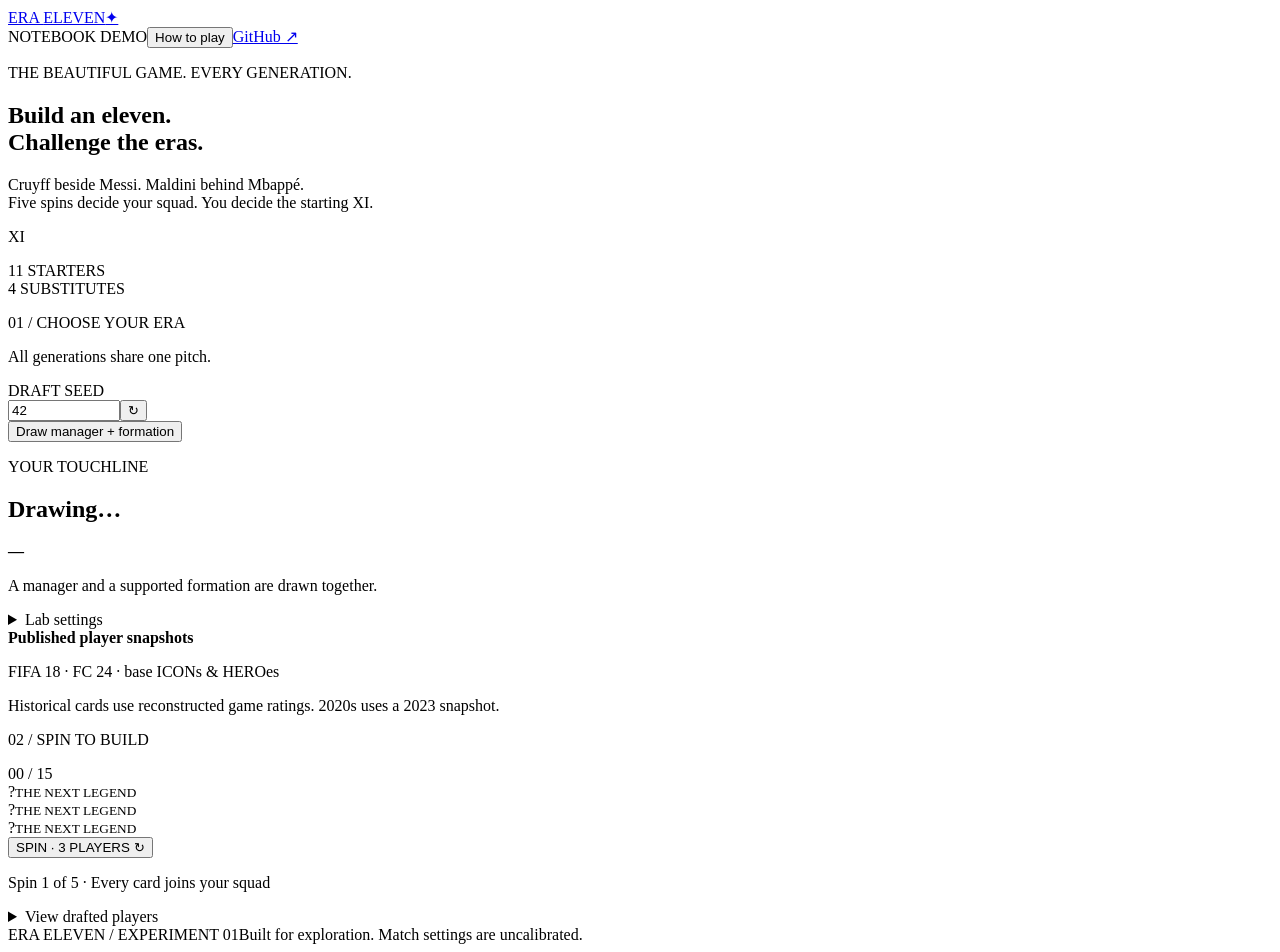
==== web/index.html @ a2dc544f "Build Era Eleven football draft game and notebook demo" ====
<!doctype html>
<html lang="en">
<head><meta charset="utf-8"><meta name="viewport" content="width=device-width,initial-scale=1"><meta name="theme-color" content="#09100e"><title>Era Eleven · Football across eras</title><link rel="stylesheet" href="/engine.css"><link rel="stylesheet" href="/style.css"></head>
<body>
 <header><a class="brand" href="/">ERA <span>ELEVEN</span><span class="ball">✦</span></a><div class="header-right"><span class="tag">NOTEBOOK DEMO</span><button id="help-btn" class="text-btn">How to play</button><a href="https://github.com/symonyeal/Football-Era-Lab" target="_blank" rel="noopener">GitHub ↗</a></div></header>
 <main>
  <section class="intro"><div><p class="eyebrow">THE BEAUTIFUL GAME. EVERY GENERATION.</p><h1>Build an eleven.<br><span>Challenge the eras.</span></h1><p class="lead">Cruyff beside Messi. Maldini behind Mbappé.<br>Five spins decide your squad. You decide the starting XI.</p></div><div class="intro-mark" aria-hidden="true"><span>XI</span><p>11 STARTERS<br>4 SUBSTITUTES</p></div></section>
  <div class="workspace">
   <aside>
    <p class="eyebrow">01 / CHOOSE YOUR ERA</p><div id="eras" class="era-grid" aria-label="Player era"></div>
    <p class="note" id="era-note">All generations share one pitch.</p>
    <label class="seed-label" for="draft-seed">DRAFT SEED</label><div class="seed-row"><input id="draft-seed" type="number" min="0" max="2147483647" value="42"><button id="random-seed" title="Random seed" aria-label="Randomize draft seed">↻</button></div>
    <button id="new-game" class="button outline full">Draw manager + formation</button>
    <div class="manager"><p class="eyebrow">YOUR TOUCHLINE</p><h2 id="manager-name">Drawing…</h2><div class="manager-meta"><strong id="formation-label">—</strong><span id="manager-style"></span></div><p class="note">A manager and a supported formation are drawn together.</p></div>
    <details class="settings"><summary>Lab settings</summary><label>Chemistry influence <input id="chemistry" type="range" min="0" max="8" step=".25" value="2"></label><label>Tactical influence <input id="tactics" type="range" min="0" max="8" step=".25" value="2.5"></label><label class="check"><input id="auto-subs" type="checkbox" checked> Automatic substitutions</label><p class="note">Apply with a new draft. The notebook exposes every setting.</p></details>
    <div class="source-note"><span class="tiny-dot"></span><div><b id="pool-size">Published player snapshots</b><p>FIFA 18 · FC 24 · base ICONs & HEROes</p><p>Historical cards use reconstructed game ratings. 2020s uses a 2023 snapshot.</p></div></div>
   </aside>
   <div class="main-column">
    <section class="draft-panel">
     <div class="section-top"><p class="eyebrow">02 / SPIN TO BUILD</p><span id="count" class="counter">00 <span>/ 15</span></span></div>
     <div class="progress" id="progress" aria-label="Draft progress"></div>
     <div id="cards" class="ee card-stage"><div class="cards"><div class="empty-card"><span>?</span><small>THE NEXT LEGEND</small></div><div class="empty-card"><span>?</span><small>THE NEXT LEGEND</small></div><div class="empty-card"><span>?</span><small>THE NEXT LEGEND</small></div></div></div>
     <div class="draft-actions"><button id="spin" class="button gold">SPIN · 3 PLAYERS <span>↻</span></button><p id="spin-hint">Spin 1 of 5 · Every card joins your squad</p></div>
     <p id="status" role="status" aria-live="polite"></p>
     <details id="squad-details"><summary>View drafted players</summary><div id="squad-list"></div></details>
    </section>
    <section id="lineup-section" class="lineup-panel" hidden><div class="section-top"><p class="eyebrow">03 / YOUR STARTING ELEVEN</p><span class="tag">11 + 4</span></div><div id="lineup" class="ee"></div><div class="swap-row"><label>Take off<select id="slot"></select></label><label>Bring on<select id="bench"></select></label><button id="swap" class="button outline">Swap</button></div></section>
    <section id="match-section" class="match-panel" hidden><p class="eyebrow">04 / TAKE THE PITCH</p><p class="note">Face another squad drawn from the same era. Change the seed to play a different match.</p><div class="match-actions"><label>Match seed<input id="match-seed" type="number" min="0" value="2026"></label><button id="play" class="button gold">PLAY MATCH →</button><button id="series" class="button outline">2,000-match test</button><button id="season" class="button outline">38-match gauntlet</button></div><div id="match-result" class="ee" hidden></div><button id="export" class="text-btn">Save squad & result ↓</button></section>
   </div>
  </div>
  <footer><span>ERA ELEVEN / EXPERIMENT 01</span><span>Built for exploration. Match settings are uncalibrated.</span></footer>
 </main>
 <dialog id="help"><button id="close-help" aria-label="Close instructions">×</button><p class="eyebrow">THE RULES</p><h2>HOW TO PLAY</h2><ol><li><b>Choose an era.</b> Legends combines earlier careers; All eras mixes the full pool.</li><li><b>Draw your touchline.</b> One manager and a compatible formation come as a pair.</li><li><b>Spin five times.</b> Each spin awards three distinct players. All fifteen are yours.</li><li><b>Pick your eleven.</b> The engine assigns roles, leaving four substitutes. Swap compatible bench players in.</li><li><b>Play.</b> Run one match, repeat 2,000 times, or try a 38-match gauntlet against generated squads.</li><li><b>Experiment in the notebook.</b> Inspect the data, edit weights, import EA or PES exports, and analyze real events.</li></ol><p class="note">These game ratings and tactical rules do not establish who would win a real historical match. The project is independent of Eraball, EA, FIFA, and Konami.</p></dialog>
 <script src="/app.js"></script>
</body></html>
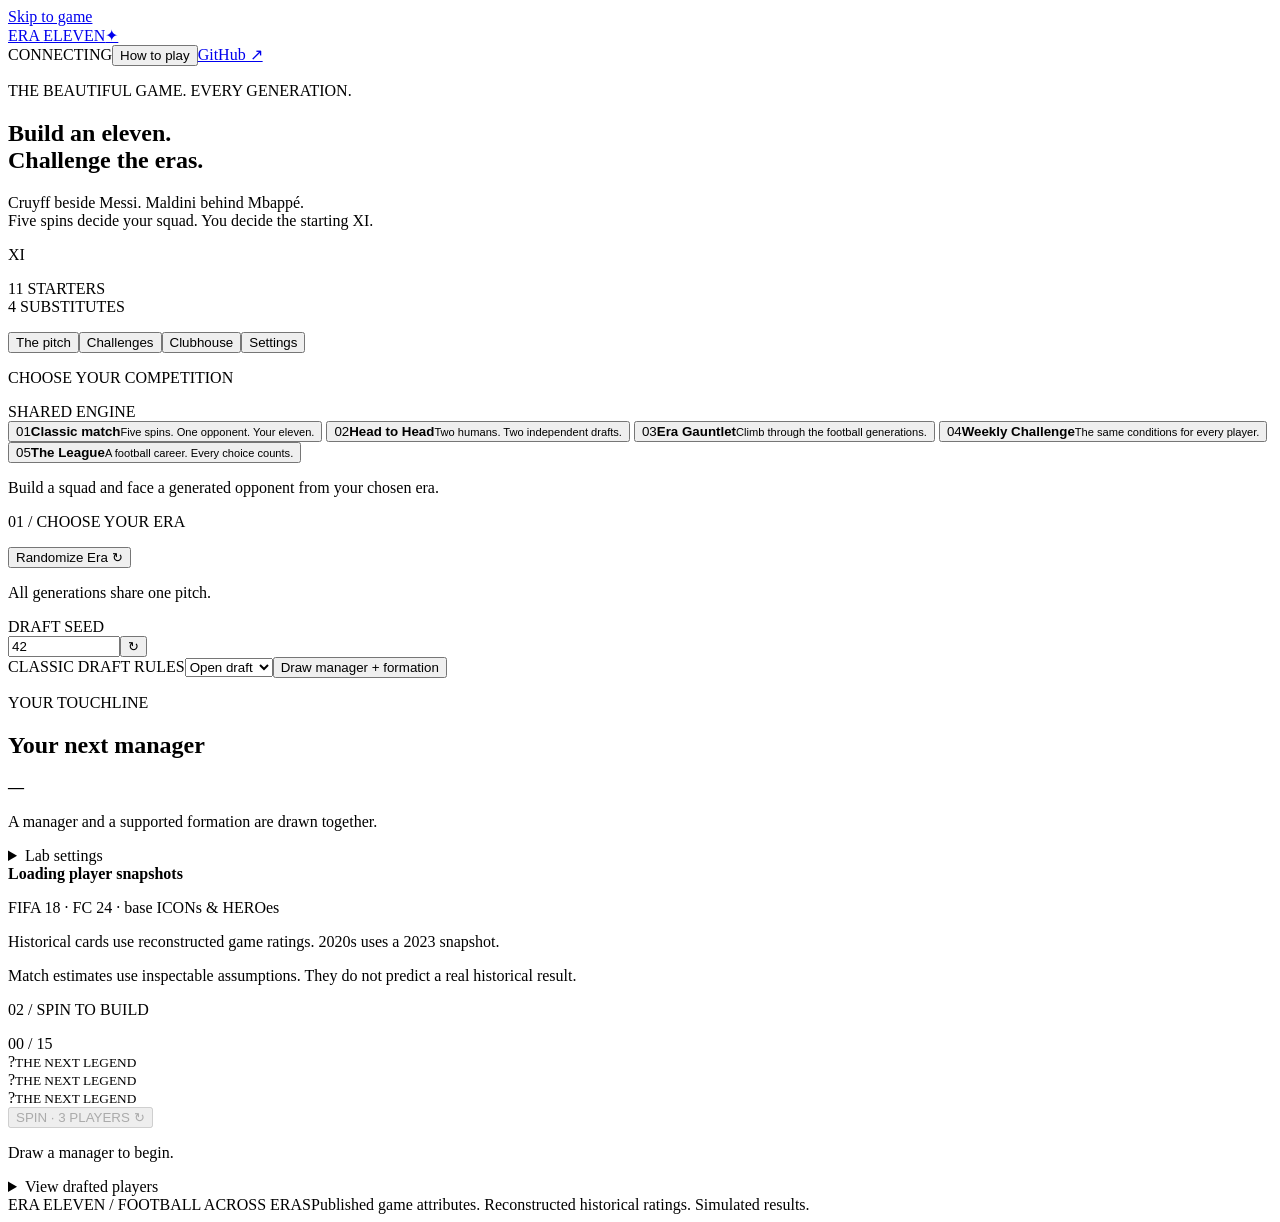
==== commit 93623e0e: "Draft 2" ====
--- a/web/index.html
+++ b/web/index.html
@@ -1,35 +1,52 @@
 <!doctype html>
 <html lang="en">
-<head><meta charset="utf-8"><meta name="viewport" content="width=device-width,initial-scale=1"><meta name="theme-color" content="#09100e"><title>Era Eleven · Football across eras</title><link rel="stylesheet" href="/engine.css"><link rel="stylesheet" href="/style.css"></head>
+<head>
+ <meta charset="utf-8"><meta name="viewport" content="width=device-width,initial-scale=1">
+ <meta name="theme-color" content="#09100e"><meta name="description" content="Draft fifteen football players across generations. Build an eleven and play matches, era challenges, leagues, or a human opponent.">
+ <title>Era Eleven · Football across eras</title><link rel="stylesheet" href="/engine.css"><link rel="stylesheet" href="/style.css">
+</head>
 <body>
- <header><a class="brand" href="/">ERA <span>ELEVEN</span><span class="ball">✦</span></a><div class="header-right"><span class="tag">NOTEBOOK DEMO</span><button id="help-btn" class="text-btn">How to play</button><a href="https://github.com/symonyeal/Football-Era-Lab" target="_blank" rel="noopener">GitHub ↗</a></div></header>
- <main>
+ <a class="skip-link" href="#content">Skip to game</a>
+ <header><a class="brand" href="/">ERA <span>ELEVEN</span><span class="ball" aria-hidden="true">✦</span></a><div class="header-right"><span class="tag" id="connection">CONNECTING</span><button id="help-btn" class="text-btn">How to play</button><a href="https://github.com/symonyeal/Football-Era-Lab" target="_blank" rel="noopener">GitHub ↗</a></div></header>
+ <main id="content" tabindex="-1">
   <section class="intro"><div><p class="eyebrow">THE BEAUTIFUL GAME. EVERY GENERATION.</p><h1>Build an eleven.<br><span>Challenge the eras.</span></h1><p class="lead">Cruyff beside Messi. Maldini behind Mbappé.<br>Five spins decide your squad. You decide the starting XI.</p></div><div class="intro-mark" aria-hidden="true"><span>XI</span><p>11 STARTERS<br>4 SUBSTITUTES</p></div></section>
-  <div class="workspace">
-   <aside>
-    <p class="eyebrow">01 / CHOOSE YOUR ERA</p><div id="eras" class="era-grid" aria-label="Player era"></div>
-    <p class="note" id="era-note">All generations share one pitch.</p>
-    <label class="seed-label" for="draft-seed">DRAFT SEED</label><div class="seed-row"><input id="draft-seed" type="number" min="0" max="2147483647" value="42"><button id="random-seed" title="Random seed" aria-label="Randomize draft seed">↻</button></div>
-    <button id="new-game" class="button outline full">Draw manager + formation</button>
-    <div class="manager"><p class="eyebrow">YOUR TOUCHLINE</p><h2 id="manager-name">Drawing…</h2><div class="manager-meta"><strong id="formation-label">—</strong><span id="manager-style"></span></div><p class="note">A manager and a supported formation are drawn together.</p></div>
-    <details class="settings"><summary>Lab settings</summary><label>Chemistry influence <input id="chemistry" type="range" min="0" max="8" step=".25" value="2"></label><label>Tactical influence <input id="tactics" type="range" min="0" max="8" step=".25" value="2.5"></label><label class="check"><input id="auto-subs" type="checkbox" checked> Automatic substitutions</label><p class="note">Apply with a new draft. The notebook exposes every setting.</p></details>
-    <div class="source-note"><span class="tiny-dot"></span><div><b id="pool-size">Published player snapshots</b><p>FIFA 18 · FC 24 · base ICONs & HEROes</p><p>Historical cards use reconstructed game ratings. 2020s uses a 2023 snapshot.</p></div></div>
-   </aside>
-   <div class="main-column">
-    <section class="draft-panel">
-     <div class="section-top"><p class="eyebrow">02 / SPIN TO BUILD</p><span id="count" class="counter">00 <span>/ 15</span></span></div>
-     <div class="progress" id="progress" aria-label="Draft progress"></div>
-     <div id="cards" class="ee card-stage"><div class="cards"><div class="empty-card"><span>?</span><small>THE NEXT LEGEND</small></div><div class="empty-card"><span>?</span><small>THE NEXT LEGEND</small></div><div class="empty-card"><span>?</span><small>THE NEXT LEGEND</small></div></div></div>
-     <div class="draft-actions"><button id="spin" class="button gold">SPIN · 3 PLAYERS <span>↻</span></button><p id="spin-hint">Spin 1 of 5 · Every card joins your squad</p></div>
-     <p id="status" role="status" aria-live="polite"></p>
-     <details id="squad-details"><summary>View drafted players</summary><div id="squad-list"></div></details>
-    </section>
-    <section id="lineup-section" class="lineup-panel" hidden><div class="section-top"><p class="eyebrow">03 / YOUR STARTING ELEVEN</p><span class="tag">11 + 4</span></div><div id="lineup" class="ee"></div><div class="swap-row"><label>Take off<select id="slot"></select></label><label>Bring on<select id="bench"></select></label><button id="swap" class="button outline">Swap</button></div></section>
-    <section id="match-section" class="match-panel" hidden><p class="eyebrow">04 / TAKE THE PITCH</p><p class="note">Face another squad drawn from the same era. Change the seed to play a different match.</p><div class="match-actions"><label>Match seed<input id="match-seed" type="number" min="0" value="2026"></label><button id="play" class="button gold">PLAY MATCH →</button><button id="series" class="button outline">2,000-match test</button><button id="season" class="button outline">38-match gauntlet</button></div><div id="match-result" class="ee" hidden></div><button id="export" class="text-btn">Save squad & result ↓</button></section>
+  <nav class="main-nav" aria-label="Game sections"><button class="nav-btn active" data-page="play" aria-current="page">The pitch</button><button class="nav-btn" data-page="challenges">Challenges</button><button class="nav-btn" data-page="clubhouse">Clubhouse</button><button class="nav-btn" data-page="settings">Settings</button></nav>
+  <div id="status" class="notice" role="status" aria-live="polite"></div><div id="error" class="notice error" role="alert" hidden></div>
+  <section id="page-play" class="page" aria-label="Draft and play">
+   <section class="mode-picker"><div class="section-top"><p class="eyebrow">CHOOSE YOUR COMPETITION</p><span class="tag" id="version-label">SHARED ENGINE</span></div><div id="mode-grid" class="mode-grid">
+    <button class="mode-btn active" data-mode="solo"><span class="mode-index">01</span><strong>Classic match</strong><small>Five spins. One opponent. Your eleven.</small></button>
+    <button class="mode-btn" data-mode="head-to-head"><span class="mode-index">02</span><strong>Head to Head</strong><small>Two humans. Two independent drafts.</small></button>
+    <button class="mode-btn" data-mode="gauntlet"><span class="mode-index">03</span><strong>Era Gauntlet</strong><small>Climb through the football generations.</small></button>
+    <button class="mode-btn" data-mode="weekly"><span class="mode-index">04</span><strong>Weekly Challenge</strong><small>The same conditions for every player.</small></button>
+    <button class="mode-btn" data-mode="league" data-career="true"><span class="mode-index">05</span><strong>The League</strong><small>A football career. Every choice counts.</small></button>
+   </div><p id="mode-note" class="note">Build a squad and face a generated opponent from your chosen era.</p></section>
+   <section id="room-lobby" class="panel" hidden><div class="section-top"><p class="eyebrow">HEAD TO HEAD / TWO HUMAN PLAYERS</p><span class="tag">SERVER ROOMS</span></div><p class="note">Play on this device, or invite a second device that can reach this server. No bot fills a human seat.</p><div class="lobby-actions"><button id="room-local" class="button gold">Play on this device</button><button id="room-create" class="button outline">Create room</button><label>Room code<input id="room-code" autocomplete="off" maxlength="32" spellcheck="false" placeholder="Room code"></label><button id="room-join" class="button outline">Join room</button></div></section>
+   <section id="room-panel" class="panel" hidden><div class="section-top"><p class="eyebrow">HEAD TO HEAD / <span id="room-title"></span></p><button id="room-leave" class="text-btn">Leave room view</button></div><div id="room-summary"></div><div class="room-actions"><button id="room-copy" class="button outline">Copy invitation</button><button id="room-start" class="button gold" hidden>Start both drafts</button><button id="room-switch" class="button outline" hidden>Pass to other player</button><button id="room-ready" class="button gold" hidden>Ready to play</button><button id="room-rematch" class="button outline" hidden>Request rematch</button><button id="room-refresh" class="text-btn">Reconnect / refresh</button></div><p id="room-clock" class="note" role="timer" hidden></p><p id="room-status" class="note" role="status"></p><div id="room-result" class="ee" hidden></div></section>
+   <div class="workspace">
+    <aside>
+     <p class="eyebrow">01 / CHOOSE YOUR ERA</p><div id="eras" class="era-grid" aria-label="Player era"></div>
+     <button id="random-era" class="button outline full">Randomize Era ↻</button><p class="note" id="era-note">All generations share one pitch.</p><p class="note" id="era-selected" hidden></p>
+     <label class="seed-label" for="draft-seed">DRAFT SEED</label><div class="seed-row"><input id="draft-seed" type="number" min="0" max="2147483647" value="42"><button id="random-seed" title="Random seed" aria-label="Randomize draft seed">↻</button></div>
+     <label id="variant-control" class="seed-label">CLASSIC DRAFT RULES<select id="draft-variant"><option value="classic">Open draft</option><option value="salary-cap">Salary Cap</option></select></label><button id="new-game" class="button gold full">Draw manager + formation</button>
+     <div class="manager"><p class="eyebrow">YOUR TOUCHLINE</p><h2 id="manager-name">Your next manager</h2><div class="manager-meta"><strong id="formation-label">—</strong><span id="manager-style"></span></div><label id="formation-control" hidden>Compatible formation<select id="formation-choice"></select></label><p class="note">A manager and a supported formation are drawn together.</p></div>
+     <details class="settings"><summary>Lab settings</summary><label>Chemistry influence <output id="chemistry-value">2</output><input id="chemistry" type="range" min="0" max="8" step=".25" value="2"></label><label>Tactical influence <output id="tactics-value">2.5</output><input id="tactics" type="range" min="0" max="8" step=".25" value="2.5"></label><label class="check"><input id="auto-subs" type="checkbox" checked> Automatic substitutions</label><p class="note">Apply with a new classic draft. Challenge settings are fixed for comparable results. The notebook exposes every setting.</p></details>
+     <div class="source-note"><span class="tiny-dot"></span><div><b id="pool-size">Loading player snapshots</b><p>FIFA 18 · FC 24 · base ICONs & HEROes</p><p>Historical cards use reconstructed game ratings. 2020s uses a 2023 snapshot.</p><p id="analytics-source">Match estimates use inspectable assumptions. They do not predict a real historical result.</p></div></div>
+    </aside>
+    <div class="main-column">
+     <section class="draft-panel"><div class="section-top"><p class="eyebrow">02 / SPIN TO BUILD</p><span id="count" class="counter">00 <span>/ 15</span></span></div><div class="progress" id="progress" aria-label="Draft progress"></div><p id="salary-budget" class="note" hidden></p><div id="cards" class="ee card-stage"><div class="cards"><div class="empty-card"><span>?</span><small>THE NEXT LEGEND</small></div><div class="empty-card"><span>?</span><small>THE NEXT LEGEND</small></div><div class="empty-card"><span>?</span><small>THE NEXT LEGEND</small></div></div></div><div class="draft-actions"><button id="spin" class="button gold" disabled>SPIN · 3 PLAYERS <span>↻</span></button><p id="spin-hint">Draw a manager to begin.</p><button id="respin" class="text-btn" hidden>Use one new draft</button></div><details id="squad-details"><summary>View drafted players</summary><div id="squad-list"></div></details></section>
+     <section id="lineup-section" class="lineup-panel" hidden><div class="section-top"><p class="eyebrow">03 / YOUR STARTING ELEVEN</p><span class="tag">11 + 4</span></div><div id="lineup" class="ee"></div><div class="swap-row"><label>Take off<select id="slot"></select></label><label>Bring on<select id="bench"></select></label><button id="swap" class="button outline">Swap</button></div><details id="analytics-panel"><summary>Why this eleven?</summary><div id="analytics" class="analytics-grid"></div></details></section>
+     <section id="match-section" class="match-panel" hidden><div class="section-top"><p class="eyebrow">04 / TAKE THE PITCH</p><span class="tag" id="competition-label">CLASSIC MATCH</span></div><p class="note" id="match-note">Face another squad drawn from the same era. Change the seed to play a different match.</p><div class="match-actions"><label id="match-seed-label">Match seed<input id="match-seed" type="number" min="0" max="2147483647" value="2026"></label><button id="play" class="button gold">PLAY MATCH →</button><button id="series" class="button outline">2,000-match test</button><button id="advance" class="button gold" hidden>Play next fixture →</button><button id="season" class="button outline">38-match experiment</button></div><div id="competition-progress" hidden></div><div id="management-actions" class="challenge-links" hidden></div><div id="match-result" class="ee" hidden></div><div class="result-actions"><button id="export" class="text-btn">Save squad & result ↓</button><button id="share" class="text-btn">Share result ↗</button></div><label id="share-label" hidden>Share text<textarea id="share-text" rows="4" readonly></textarea></label></section>
+    </div>
    </div>
-  </div>
-  <footer><span>ERA ELEVEN / EXPERIMENT 01</span><span>Built for exploration. Match settings are uncalibrated.</span></footer>
+  </section>
+  <section id="page-challenges" class="page" hidden><div class="panel"><p class="eyebrow">ONE PITCH / DIFFERENT TESTS</p><h2 class="display-heading">A season of possibilities.</h2><div id="challenge-info"></div><div class="challenge-links"><button class="button gold" data-start-mode="weekly">Play this week's challenge</button><button class="button outline" data-start-mode="gauntlet">Enter Era Gauntlet</button><button class="button outline" data-start-mode="league">Enter The League</button></div></div><section class="panel mini-panel"><p class="eyebrow">MINI GAMES</p><h2 class="display-heading">Football in a few moments.</h2><p class="note" id="mini-description">Short challenges use the same player records as your draft. Scores are saved to your profile.</p><div id="mini-modes" class="challenge-links"></div><div id="mini-game" hidden></div></section></section>
+  <section id="page-career" class="page" hidden><section class="panel"><div class="section-top"><p class="eyebrow">THE LEAGUE / A FOOTBALL CAREER</p><button id="career-back" class="text-btn">Back to the pitch</button></div><h2 class="display-heading">Make your way through the game.</h2><p class="note">Four stretches turn each match into decisions. Train your skills, choose your playbook, manage your legs, and work with your club. Dice rolls and match statistics are simulated.</p><div id="career-list" class="challenge-links"></div><form id="career-create" class="career-create"><label>Player name<input id="career-name" maxlength="32" value="Your next legend" required></label><label>Position<select id="career-position"><option value="ST">Striker</option><option value="CM">Midfielder</option><option value="CB">Defender</option><option value="GK">Goalkeeper</option></select></label><label>Career seed<input id="career-seed" type="number" min="0" max="2147483647" value="42"></label><button class="button gold" type="submit">Start a new career</button></form></section><div id="career-state" hidden><div class="club-grid"><section class="panel"><p class="eyebrow">YOUR PLAYER</p><h2 id="career-player" class="display-heading"></h2><div id="career-meters" class="stat-grid"></div><div id="career-skills"></div></section><section class="panel"><p class="eyebrow">THE TOUCHLINE</p><div id="career-match"></div><div id="career-actions" class="challenge-links"></div></section></div><section class="panel"><p class="eyebrow">OFF THE PITCH</p><div id="career-development" class="challenge-links"></div><div id="career-inventory"></div></section><section class="panel"><p class="eyebrow">YOUR SEASON</p><div id="career-standings" class="table-wrap"></div><div id="career-log" class="fixture-list"></div></section></div></section>
+  <section id="page-clubhouse" class="page" hidden><div class="section-top clubhouse-title"><div><p class="eyebrow">YOUR CLUBHOUSE</p><h2 class="display-heading">Every draft leaves a story.</h2></div><button id="refresh-profile" class="button outline">Refresh</button></div><p id="profile-scope" class="note">Your browser holds your profile credential. Progress and rankings are stored on this server.</p><div class="club-grid"><section class="panel"><p class="eyebrow">LIFETIME STATISTICS</p><div id="lifetime-stats" class="stat-grid"></div></section><section class="panel"><p class="eyebrow">EARNED ACHIEVEMENTS</p><div id="achievements"></div></section></div><section class="panel"><div class="section-top"><p class="eyebrow">CARD COLLECTION</p><label class="compact-label">Find a player<input id="collection-search" type="search" placeholder="Name or era"></label></div><p class="note" id="collection-count"></p><div id="collection" class="collection-grid"></div></section><section class="panel"><div class="section-top"><p class="eyebrow">LEADERBOARD / THIS SERVER</p><label class="compact-label">Competition<select id="leaderboard-mode"><option value="">All competitions</option><option value="weekly">Weekly Challenge</option><option value="gauntlet">Era Gauntlet</option><option value="league">Season laboratory</option><option value="solo">Classic match</option></select></label></div><div id="leaderboard" class="table-wrap"></div></section></section>
+  <section id="page-settings" class="page" hidden><div class="panel settings-page"><p class="eyebrow">MAKE THE PITCH YOURS</p><h2 class="display-heading">Settings & saved runs</h2><form id="preferences"><label>Display name<input id="display-name" maxlength="32" placeholder="Your club name" autocomplete="nickname"></label><label class="check"><input id="era-fx" type="checkbox" checked> Era FX · era colours and card reveals</label><label class="check"><input id="reduce-motion" type="checkbox"> Reduce motion</label><label class="check"><input id="sound" type="checkbox"> Sound · a short tone on each reveal</label><label>Stadium theme<select id="theme"><option value="stadium">Stadium green</option><option value="night">Night match</option></select></label><label>Reveal speed<select id="speed"><option value="normal">Normal</option><option value="instant">Instant</option></select></label><button class="button gold" type="submit">Save settings</button></form><p class="note">Era FX changes presentation only. Your browser's reduced motion preference is always respected.</p><div class="import-box"><p class="eyebrow">REPLAY A SAVED RUN</p><label>Era Eleven JSON file<input id="import-file" type="file" accept=".json,application/json"></label><button id="import-run" class="button outline">Import & validate replay</button><p class="note">Runs are replayed by the server. Edited player lists and incompatible data or rules versions are rejected.</p></div><div class="import-box"><p class="eyebrow">PROFILE BACKUP</p><button id="profile-export" class="button outline">Export profile backup</button><label>Profile backup file<input id="profile-file" type="file" accept=".json,application/json"></label><button id="profile-import" class="button outline">Import profile backup</button><p id="backup-note" class="note">A backup preserves your profile access on this server. It is private: treat it like a password.</p></div><p class="note" id="settings-version"></p></div></section>
+  <footer><span>ERA ELEVEN / FOOTBALL ACROSS ERAS</span><span>Published game attributes. Reconstructed historical ratings. Simulated results.</span></footer>
  </main>
- <dialog id="help"><button id="close-help" aria-label="Close instructions">×</button><p class="eyebrow">THE RULES</p><h2>HOW TO PLAY</h2><ol><li><b>Choose an era.</b> Legends combines earlier careers; All eras mixes the full pool.</li><li><b>Draw your touchline.</b> One manager and a compatible formation come as a pair.</li><li><b>Spin five times.</b> Each spin awards three distinct players. All fifteen are yours.</li><li><b>Pick your eleven.</b> The engine assigns roles, leaving four substitutes. Swap compatible bench players in.</li><li><b>Play.</b> Run one match, repeat 2,000 times, or try a 38-match gauntlet against generated squads.</li><li><b>Experiment in the notebook.</b> Inspect the data, edit weights, import EA or PES exports, and analyze real events.</li></ol><p class="note">These game ratings and tactical rules do not establish who would win a real historical match. The project is independent of Eraball, EA, FIFA, and Konami.</p></dialog>
+ <dialog id="help" aria-labelledby="help-title"><button id="close-help" class="dialog-close" aria-label="Close instructions">×</button><p class="eyebrow">THE RULES</p><h2 id="help-title">HOW TO PLAY</h2><ol><li><b>Choose an era.</b> All eras mixes the pool. Randomize Era chooses one eligible era before drafting.</li><li><b>Draw your touchline.</b> One manager and a compatible formation come as a pair.</li><li><b>Spin five times.</b> Each spin awards three distinct people. All fifteen are yours.</li><li><b>Pick your eleven.</b> The engine assigns roles and leaves four substitutes. Only compatible swaps are accepted.</li><li><b>Take the pitch.</b> Classic matches are experiments. Challenge, gauntlet, and league conditions are recorded with your run.</li><li><b>Play another human.</b> Head to Head supports two players on this device or a server room. Both players must finish drafting and confirm readiness.</li></ol><div id="help-modes"></div><p class="note">Notebook and browser use the same game engine. These ratings and tactical assumptions do not establish who would win a real historical match. Rankings are limited to this server. This project is independent of Eraball, EA, FIFA, and Konami.</p><button id="help-done" class="button gold">Back to the pitch</button></dialog>
+ <dialog id="handover" aria-labelledby="handover-title"><p class="eyebrow">LOCAL HEAD TO HEAD</p><h2 id="handover-title">Pass the device.</h2><p id="handover-note">Let the other player take their turn.</p><button id="handover-confirm" class="button gold">I'm ready</button></dialog>
+ <noscript><p class="notice error">Era Eleven needs JavaScript to draft, save runs, and synchronize rooms.</p></noscript>
  <script src="/app.js"></script>
 </body></html>
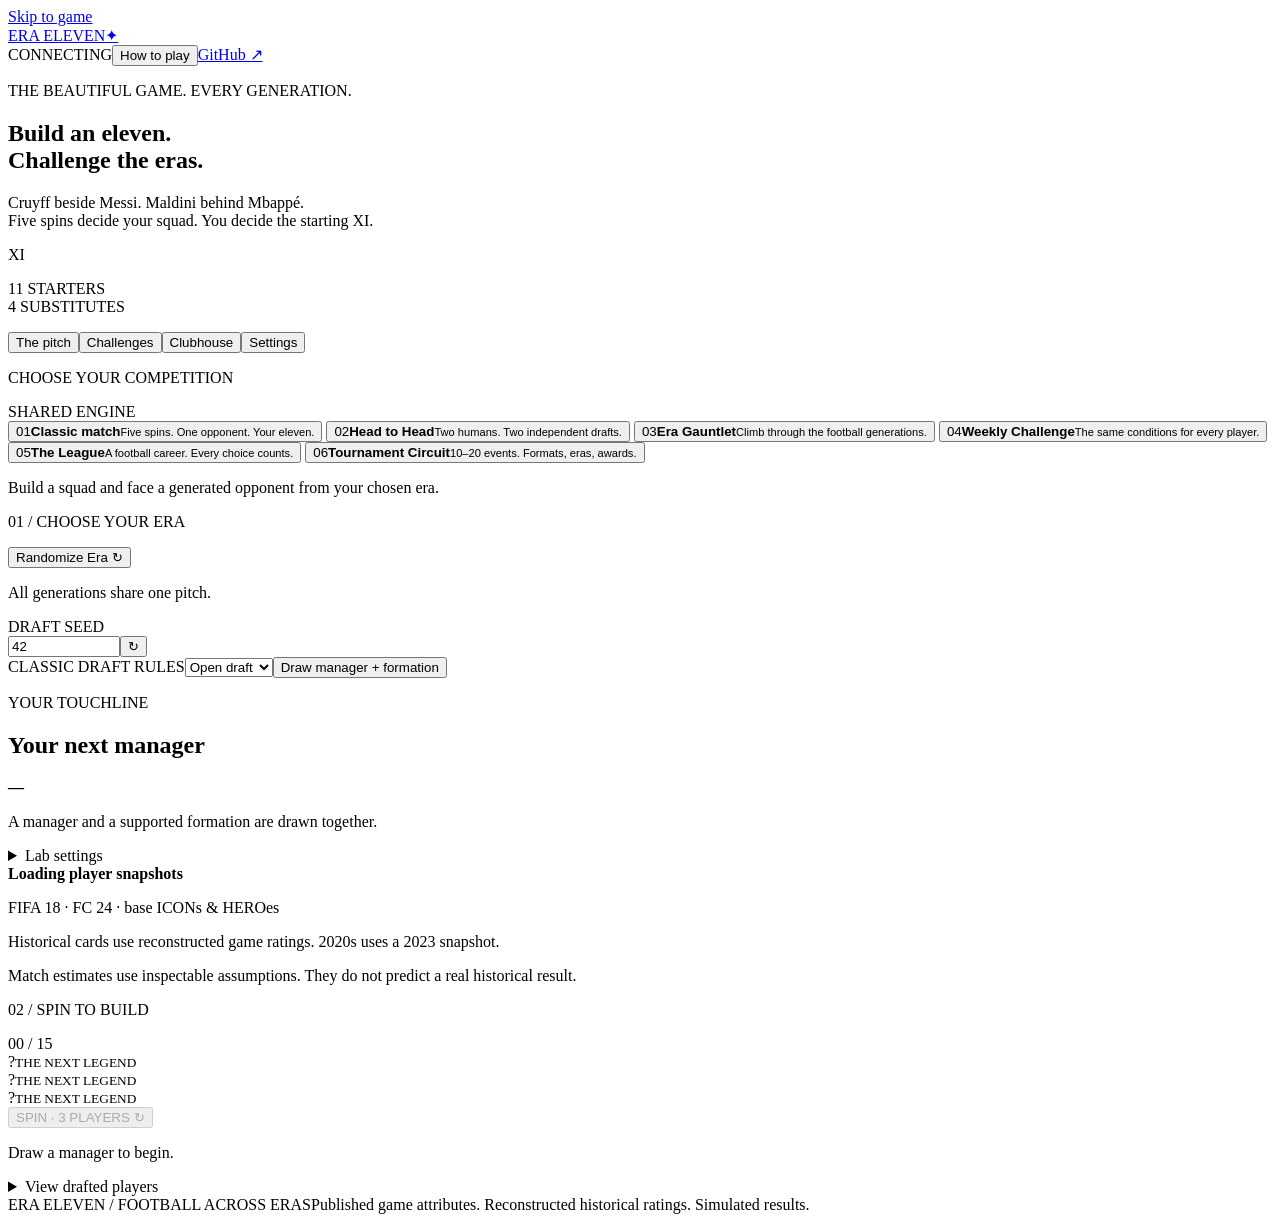
==== commit 0e9a5e4b: "Complete Era Eleven modes and shared football analytics" ====
--- a/web/index.html
+++ b/web/index.html
@@ -19,15 +19,20 @@
     <button class="mode-btn" data-mode="gauntlet"><span class="mode-index">03</span><strong>Era Gauntlet</strong><small>Climb through the football generations.</small></button>
     <button class="mode-btn" data-mode="weekly"><span class="mode-index">04</span><strong>Weekly Challenge</strong><small>The same conditions for every player.</small></button>
     <button class="mode-btn" data-mode="league" data-career="true"><span class="mode-index">05</span><strong>The League</strong><small>A football career. Every choice counts.</small></button>
+    <button class="mode-btn" data-mode="circuit"><span class="mode-index">06</span><strong>Tournament Circuit</strong><small>10–20 events. Formats, eras, awards.</small></button>
    </div><p id="mode-note" class="note">Build a squad and face a generated opponent from your chosen era.</p></section>
    <section id="room-lobby" class="panel" hidden><div class="section-top"><p class="eyebrow">HEAD TO HEAD / TWO HUMAN PLAYERS</p><span class="tag">SERVER ROOMS</span></div><p class="note">Play on this device, or invite a second device that can reach this server. No bot fills a human seat.</p><div class="lobby-actions"><button id="room-local" class="button gold">Play on this device</button><button id="room-create" class="button outline">Create room</button><label>Room code<input id="room-code" autocomplete="off" maxlength="32" spellcheck="false" placeholder="Room code"></label><button id="room-join" class="button outline">Join room</button></div></section>
    <section id="room-panel" class="panel" hidden><div class="section-top"><p class="eyebrow">HEAD TO HEAD / <span id="room-title"></span></p><button id="room-leave" class="text-btn">Leave room view</button></div><div id="room-summary"></div><div class="room-actions"><button id="room-copy" class="button outline">Copy invitation</button><button id="room-start" class="button gold" hidden>Start both drafts</button><button id="room-switch" class="button outline" hidden>Pass to other player</button><button id="room-ready" class="button gold" hidden>Ready to play</button><button id="room-rematch" class="button outline" hidden>Request rematch</button><button id="room-refresh" class="text-btn">Reconnect / refresh</button></div><p id="room-clock" class="note" role="timer" hidden></p><p id="room-status" class="note" role="status"></p><div id="room-result" class="ee" hidden></div></section>
+   <section id="room-opponent" class="panel" hidden><p class="eyebrow">HEAD TO HEAD / THE OPPOSING ELEVEN</p><details><summary>Reveal opponent's drafted squad</summary><div id="opponent-squad" class="ee"></div></details><div class="result-actions"><button id="room-share" class="text-btn" hidden>Share Head to Head result ↗</button><button id="room-export" class="text-btn" hidden>Export match record ↓</button></div></section>
    <div class="workspace">
     <aside>
      <p class="eyebrow">01 / CHOOSE YOUR ERA</p><div id="eras" class="era-grid" aria-label="Player era"></div>
      <button id="random-era" class="button outline full">Randomize Era ↻</button><p class="note" id="era-note">All generations share one pitch.</p><p class="note" id="era-selected" hidden></p>
      <label class="seed-label" for="draft-seed">DRAFT SEED</label><div class="seed-row"><input id="draft-seed" type="number" min="0" max="2147483647" value="42"><button id="random-seed" title="Random seed" aria-label="Randomize draft seed">↻</button></div>
-     <label id="variant-control" class="seed-label">CLASSIC DRAFT RULES<select id="draft-variant"><option value="classic">Open draft</option><option value="salary-cap">Salary Cap</option></select></label><button id="new-game" class="button gold full">Draw manager + formation</button>
+     <label id="variant-control" class="seed-label">CLASSIC DRAFT RULES<select id="draft-variant"><option value="original">Open draft</option><option value="salary-cap">Salary Cap</option></select></label><button id="new-game" class="button gold full">Draw manager + formation</button>
+     <button id="resume-run" class="text-btn" hidden>Reconnect to saved draft</button>
+     <div id="gauntlet-config" class="competition-config" hidden><label>Era route<select id="gauntlet-map"><option value="three">Three acts · forward</option><option value="reverse-three">Three acts · reverse</option><option value="full">All five acts · forward</option><option value="reverse-full">All five acts · reverse</option></select></label><label class="check"><input id="roster-cap" type="checkbox" checked> Active roster tier cap · 1.5× score</label><p class="note">Each era has four segments and a best-of-seven boss. Losing a boss costs patience and restarts that era; retry while patience remains.</p></div>
+     <div id="circuit-config" class="competition-config" hidden><label>Number of tournaments<input id="tournament-count" type="number" min="10" max="20" value="15"></label><p class="note">One squad enters the full circuit. Each event records its format, fixtures, score, and earned award.</p></div>
      <div class="manager"><p class="eyebrow">YOUR TOUCHLINE</p><h2 id="manager-name">Your next manager</h2><div class="manager-meta"><strong id="formation-label">—</strong><span id="manager-style"></span></div><label id="formation-control" hidden>Compatible formation<select id="formation-choice"></select></label><p class="note">A manager and a supported formation are drawn together.</p></div>
      <details class="settings"><summary>Lab settings</summary><label>Chemistry influence <output id="chemistry-value">2</output><input id="chemistry" type="range" min="0" max="8" step=".25" value="2"></label><label>Tactical influence <output id="tactics-value">2.5</output><input id="tactics" type="range" min="0" max="8" step=".25" value="2.5"></label><label class="check"><input id="auto-subs" type="checkbox" checked> Automatic substitutions</label><p class="note">Apply with a new classic draft. Challenge settings are fixed for comparable results. The notebook exposes every setting.</p></details>
      <div class="source-note"><span class="tiny-dot"></span><div><b id="pool-size">Loading player snapshots</b><p>FIFA 18 · FC 24 · base ICONs & HEROes</p><p>Historical cards use reconstructed game ratings. 2020s uses a 2023 snapshot.</p><p id="analytics-source">Match estimates use inspectable assumptions. They do not predict a real historical result.</p></div></div>
@@ -35,18 +40,34 @@
     <div class="main-column">
      <section class="draft-panel"><div class="section-top"><p class="eyebrow">02 / SPIN TO BUILD</p><span id="count" class="counter">00 <span>/ 15</span></span></div><div class="progress" id="progress" aria-label="Draft progress"></div><p id="salary-budget" class="note" hidden></p><div id="cards" class="ee card-stage"><div class="cards"><div class="empty-card"><span>?</span><small>THE NEXT LEGEND</small></div><div class="empty-card"><span>?</span><small>THE NEXT LEGEND</small></div><div class="empty-card"><span>?</span><small>THE NEXT LEGEND</small></div></div></div><div class="draft-actions"><button id="spin" class="button gold" disabled>SPIN · 3 PLAYERS <span>↻</span></button><p id="spin-hint">Draw a manager to begin.</p><button id="respin" class="text-btn" hidden>Use one new draft</button></div><details id="squad-details"><summary>View drafted players</summary><div id="squad-list"></div></details></section>
      <section id="lineup-section" class="lineup-panel" hidden><div class="section-top"><p class="eyebrow">03 / YOUR STARTING ELEVEN</p><span class="tag">11 + 4</span></div><div id="lineup" class="ee"></div><div class="swap-row"><label>Take off<select id="slot"></select></label><label>Bring on<select id="bench"></select></label><button id="swap" class="button outline">Swap</button></div><details id="analytics-panel"><summary>Why this eleven?</summary><div id="analytics" class="analytics-grid"></div></details></section>
-     <section id="match-section" class="match-panel" hidden><div class="section-top"><p class="eyebrow">04 / TAKE THE PITCH</p><span class="tag" id="competition-label">CLASSIC MATCH</span></div><p class="note" id="match-note">Face another squad drawn from the same era. Change the seed to play a different match.</p><div class="match-actions"><label id="match-seed-label">Match seed<input id="match-seed" type="number" min="0" max="2147483647" value="2026"></label><button id="play" class="button gold">PLAY MATCH →</button><button id="series" class="button outline">2,000-match test</button><button id="advance" class="button gold" hidden>Play next fixture →</button><button id="season" class="button outline">38-match experiment</button></div><div id="competition-progress" hidden></div><div id="management-actions" class="challenge-links" hidden></div><div id="match-result" class="ee" hidden></div><div class="result-actions"><button id="export" class="text-btn">Save squad & result ↓</button><button id="share" class="text-btn">Share result ↗</button></div><label id="share-label" hidden>Share text<textarea id="share-text" rows="4" readonly></textarea></label></section>
+     <section id="match-section" class="match-panel" hidden><div class="section-top"><p class="eyebrow">04 / TAKE THE PITCH</p><span class="tag" id="competition-label">CLASSIC MATCH</span></div><p class="note" id="match-note">Face another squad drawn from the same era. Change the seed to play a different match.</p><div class="match-actions"><label id="match-seed-label">Match seed<input id="match-seed" type="number" min="0" max="2147483647" value="2026"></label><button id="play" class="button gold">PLAY MATCH →</button><button id="series" class="button outline">2,000-match test</button><button id="advance" class="button gold" hidden>Play next fixture →</button><button id="season" class="button outline">38-match experiment</button></div><div id="competition-progress" hidden></div><div id="management-actions" class="challenge-links" hidden></div><div id="match-result" class="ee" hidden></div><div class="result-actions"><button id="export" class="text-btn">Save replay recipe ↓</button><button id="share" class="text-btn">Share result ↗</button></div><label id="share-label" hidden>Share text<textarea id="share-text" rows="4" readonly></textarea></label></section>
     </div>
    </div>
   </section>
-  <section id="page-challenges" class="page" hidden><div class="panel"><p class="eyebrow">ONE PITCH / DIFFERENT TESTS</p><h2 class="display-heading">A season of possibilities.</h2><div id="challenge-info"></div><div class="challenge-links"><button class="button gold" data-start-mode="weekly">Play this week's challenge</button><button class="button outline" data-start-mode="gauntlet">Enter Era Gauntlet</button><button class="button outline" data-start-mode="league">Enter The League</button></div></div><section class="panel mini-panel"><p class="eyebrow">MINI GAMES</p><h2 class="display-heading">Football in a few moments.</h2><p class="note" id="mini-description">Short challenges use the same player records as your draft. Scores are saved to your profile.</p><div id="mini-modes" class="challenge-links"></div><div id="mini-game" hidden></div></section></section>
-  <section id="page-career" class="page" hidden><section class="panel"><div class="section-top"><p class="eyebrow">THE LEAGUE / A FOOTBALL CAREER</p><button id="career-back" class="text-btn">Back to the pitch</button></div><h2 class="display-heading">Make your way through the game.</h2><p class="note">Four stretches turn each match into decisions. Train your skills, choose your playbook, manage your legs, and work with your club. Dice rolls and match statistics are simulated.</p><div id="career-list" class="challenge-links"></div><form id="career-create" class="career-create"><label>Player name<input id="career-name" maxlength="32" value="Your next legend" required></label><label>Position<select id="career-position"><option value="ST">Striker</option><option value="CM">Midfielder</option><option value="CB">Defender</option><option value="GK">Goalkeeper</option></select></label><label>Career seed<input id="career-seed" type="number" min="0" max="2147483647" value="42"></label><button class="button gold" type="submit">Start a new career</button></form></section><div id="career-state" hidden><div class="club-grid"><section class="panel"><p class="eyebrow">YOUR PLAYER</p><h2 id="career-player" class="display-heading"></h2><div id="career-meters" class="stat-grid"></div><div id="career-skills"></div></section><section class="panel"><p class="eyebrow">THE TOUCHLINE</p><div id="career-match"></div><div id="career-actions" class="challenge-links"></div></section></div><section class="panel"><p class="eyebrow">OFF THE PITCH</p><div id="career-development" class="challenge-links"></div><div id="career-inventory"></div></section><section class="panel"><p class="eyebrow">YOUR SEASON</p><div id="career-standings" class="table-wrap"></div><div id="career-log" class="fixture-list"></div></section></div></section>
+  <section id="page-challenges" class="page" hidden>
+   <div class="panel"><p class="eyebrow">ONE PITCH / DIFFERENT TESTS</p><h2 class="display-heading">A season of possibilities.</h2><div id="challenge-info"></div><div class="challenge-links"><button class="button gold" data-start-mode="weekly">Play this week's challenge</button><button class="button outline" data-start-mode="gauntlet">Enter Era Gauntlet</button><button class="button outline" data-start-mode="league">Enter The League</button><button class="button outline" data-start-mode="circuit">Enter Tournament Circuit</button></div></div>
+   <section class="panel mini-panel"><p class="eyebrow">MINI GAMES</p><h2 class="display-heading">Football in a few moments.</h2><p class="note" id="mini-description">Card clues, rating comparisons, roster names, and geography. Mini-game statistics stay separate from competition rankings.</p><label class="compact-label">Challenge schedule<select id="mini-schedule"><option value="daily">Daily · your local date</option><option value="unlimited">Unlimited</option></select></label><div id="mini-modes" class="challenge-links"></div><div id="mini-game" hidden></div></section>
+  </section>
+  <section id="page-career" class="page" hidden><section class="panel"><div class="section-top"><p class="eyebrow">THE LEAGUE / A FOOTBALL CAREER</p><button id="career-back" class="text-btn">Back to the pitch</button></div><h2 class="display-heading">Make your way through the game.</h2><p class="note">Four stretches turn each match into decisions. Train your skills, choose your playbook, manage your legs, and work with your club. Dice rolls and match statistics are simulated.</p><div id="career-list" class="challenge-links"></div><form id="career-create" class="career-create"><label>Player name<input id="career-name" maxlength="32" value="Your next legend" required></label><label>Position<select id="career-position"><option value="ST">Striker</option><option value="CM">Midfielder</option><option value="CB">Defender</option><option value="GK">Goalkeeper</option></select></label><label>Career seed<input id="career-seed" type="number" min="0" max="2147483647" value="42"></label><label>Starting habit<select id="career-habit"><option value="teamwork">Teamwork</option><option value="composure">Composure</option><option value="pressing">Pressing</option></select></label><label>Playbook<select id="career-playbook"><option value="possession">Possession</option><option value="counter">Counter attack</option><option value="press">Pressing</option></select></label><button class="button gold" type="submit">Start a new career</button></form></section><div id="career-state" hidden><div class="club-grid"><section class="panel"><p class="eyebrow">YOUR PLAYER</p><h2 id="career-player" class="display-heading"></h2><div id="career-meters" class="stat-grid"></div><div id="career-skills"></div></section><section class="panel"><p class="eyebrow">THE TOUCHLINE</p><div id="career-match"></div><div id="career-actions" class="challenge-links"></div></section></div><section class="panel"><p class="eyebrow">OFF THE PITCH</p><div id="career-development" class="challenge-links"></div><div id="career-inventory"></div></section><section class="panel"><p class="eyebrow">YOUR SEASON</p><div id="career-standings" class="table-wrap"></div><div id="career-log" class="fixture-list"></div></section></div></section>
   <section id="page-clubhouse" class="page" hidden><div class="section-top clubhouse-title"><div><p class="eyebrow">YOUR CLUBHOUSE</p><h2 class="display-heading">Every draft leaves a story.</h2></div><button id="refresh-profile" class="button outline">Refresh</button></div><p id="profile-scope" class="note">Your browser holds your profile credential. Progress and rankings are stored on this server.</p><div class="club-grid"><section class="panel"><p class="eyebrow">LIFETIME STATISTICS</p><div id="lifetime-stats" class="stat-grid"></div></section><section class="panel"><p class="eyebrow">EARNED ACHIEVEMENTS</p><div id="achievements"></div></section></div><section class="panel"><div class="section-top"><p class="eyebrow">CARD COLLECTION</p><label class="compact-label">Find a player<input id="collection-search" type="search" placeholder="Name or era"></label></div><p class="note" id="collection-count"></p><div id="collection" class="collection-grid"></div></section><section class="panel"><div class="section-top"><p class="eyebrow">LEADERBOARD / THIS SERVER</p><label class="compact-label">Competition<select id="leaderboard-mode"><option value="">All competitions</option><option value="weekly">Weekly Challenge</option><option value="gauntlet">Era Gauntlet</option><option value="league">Season laboratory</option><option value="solo">Classic match</option></select></label></div><div id="leaderboard" class="table-wrap"></div></section></section>
-  <section id="page-settings" class="page" hidden><div class="panel settings-page"><p class="eyebrow">MAKE THE PITCH YOURS</p><h2 class="display-heading">Settings & saved runs</h2><form id="preferences"><label>Display name<input id="display-name" maxlength="32" placeholder="Your club name" autocomplete="nickname"></label><label class="check"><input id="era-fx" type="checkbox" checked> Era FX · era colours and card reveals</label><label class="check"><input id="reduce-motion" type="checkbox"> Reduce motion</label><label class="check"><input id="sound" type="checkbox"> Sound · a short tone on each reveal</label><label>Stadium theme<select id="theme"><option value="stadium">Stadium green</option><option value="night">Night match</option></select></label><label>Reveal speed<select id="speed"><option value="normal">Normal</option><option value="instant">Instant</option></select></label><button class="button gold" type="submit">Save settings</button></form><p class="note">Era FX changes presentation only. Your browser's reduced motion preference is always respected.</p><div class="import-box"><p class="eyebrow">REPLAY A SAVED RUN</p><label>Era Eleven JSON file<input id="import-file" type="file" accept=".json,application/json"></label><button id="import-run" class="button outline">Import & validate replay</button><p class="note">Runs are replayed by the server. Edited player lists and incompatible data or rules versions are rejected.</p></div><div class="import-box"><p class="eyebrow">PROFILE BACKUP</p><button id="profile-export" class="button outline">Export profile backup</button><label>Profile backup file<input id="profile-file" type="file" accept=".json,application/json"></label><button id="profile-import" class="button outline">Import profile backup</button><p id="backup-note" class="note">A backup preserves your profile access on this server. It is private: treat it like a password.</p></div><p class="note" id="settings-version"></p></div></section>
+  <section id="page-settings" class="page" hidden><div class="panel settings-page"><p class="eyebrow">MAKE THE PITCH YOURS</p><h2 class="display-heading">Settings & saved runs</h2>
+   <form id="preferences">
+    <label>Display name<input id="display-name" maxlength="30" placeholder="Your club name" autocomplete="nickname"></label>
+    <label class="check"><input id="era-fx" type="checkbox" checked> Era FX · film grain, scanlines, era colours</label>
+    <label class="check"><input id="screen-fx" type="checkbox" checked> Screen effects on card reveals</label>
+    <label class="check"><input id="reduce-motion" type="checkbox"> Reduce motion</label>
+    <label class="check"><input id="sound" type="checkbox"> Sound · a short tone on each reveal</label>
+    <label>Sound volume <output id="volume-value">50%</output><input id="volume" type="range" min="0" max="1" step=".05" value=".5"></label>
+    <div class="settings-grid"><label>Appearance<select id="appearance"><option value="dark">Dark</option><option value="light">Light</option></select></label><label>Stadium theme<select id="theme"><option value="stadium">Stadium green</option><option value="night">Night match</option></select></label><label>Backdrop<select id="backdrop"><option value="stadium">Stadium lights</option><option value="stars">Starfield</option><option value="grid">Pitch grid</option><option value="plain">Plain</option></select></label><label>Reveal speed<select id="speed"><option value="normal">Normal</option><option value="instant">Instant</option></select></label><label>Roster order<select id="roster-sort"><option value="rating">Overall rating</option><option value="name">Player name</option><option value="position">Position</option></select></label><label>Lineup display<select id="lineup-view"><option value="pitch">Formation pitch</option><option value="rows">Compact rows</option></select></label></div>
+    <label class="check"><input id="pref-auto-subs" type="checkbox" checked> Automatic substitutions in new classic drafts</label>
+    <button class="button gold" type="submit">Save settings</button>
+   </form><p class="note">Era FX changes presentation only. Your browser's reduced motion preference is always respected.</p>
+   <div class="import-box"><p class="eyebrow">REPLAY A SAVED RUN</p><label>Era Eleven JSON file<input id="import-file" type="file" accept=".json,application/json"></label><button id="import-run" class="button outline">Import & validate replay</button><p class="note">Runs are replayed by the server. Edited player lists and incompatible data or rules versions are rejected.</p></div><div class="import-box"><p class="eyebrow">PROFILE BACKUP</p><button id="profile-export" class="button outline">Export profile backup</button><label>Profile backup file<input id="profile-file" type="file" accept=".json,application/json"></label><button id="profile-import" class="button outline">Import profile backup</button><p id="backup-note" class="note">A backup preserves your profile access on this server. It is private: treat it like a password.</p></div><p class="note" id="settings-version"></p></div></section>
   <footer><span>ERA ELEVEN / FOOTBALL ACROSS ERAS</span><span>Published game attributes. Reconstructed historical ratings. Simulated results.</span></footer>
  </main>
  <dialog id="help" aria-labelledby="help-title"><button id="close-help" class="dialog-close" aria-label="Close instructions">×</button><p class="eyebrow">THE RULES</p><h2 id="help-title">HOW TO PLAY</h2><ol><li><b>Choose an era.</b> All eras mixes the pool. Randomize Era chooses one eligible era before drafting.</li><li><b>Draw your touchline.</b> One manager and a compatible formation come as a pair.</li><li><b>Spin five times.</b> Each spin awards three distinct people. All fifteen are yours.</li><li><b>Pick your eleven.</b> The engine assigns roles and leaves four substitutes. Only compatible swaps are accepted.</li><li><b>Take the pitch.</b> Classic matches are experiments. Challenge, gauntlet, and league conditions are recorded with your run.</li><li><b>Play another human.</b> Head to Head supports two players on this device or a server room. Both players must finish drafting and confirm readiness.</li></ol><div id="help-modes"></div><p class="note">Notebook and browser use the same game engine. These ratings and tactical assumptions do not establish who would win a real historical match. Rankings are limited to this server. This project is independent of Eraball, EA, FIFA, and Konami.</p><button id="help-done" class="button gold">Back to the pitch</button></dialog>
  <dialog id="handover" aria-labelledby="handover-title"><p class="eyebrow">LOCAL HEAD TO HEAD</p><h2 id="handover-title">Pass the device.</h2><p id="handover-note">Let the other player take their turn.</p><button id="handover-confirm" class="button gold">I'm ready</button></dialog>
+ <dialog id="share-dialog" aria-labelledby="share-dialog-title"><p class="eyebrow">SHARE THIS RUN</p><h2 id="share-dialog-title">Your share text</h2><label>Copy this text<textarea id="share-copy-text" rows="6" readonly></textarea></label><button id="share-dialog-close" class="button gold">Back to game</button></dialog>
  <noscript><p class="notice error">Era Eleven needs JavaScript to draft, save runs, and synchronize rooms.</p></noscript>
  <script src="/app.js"></script>
 </body></html>
